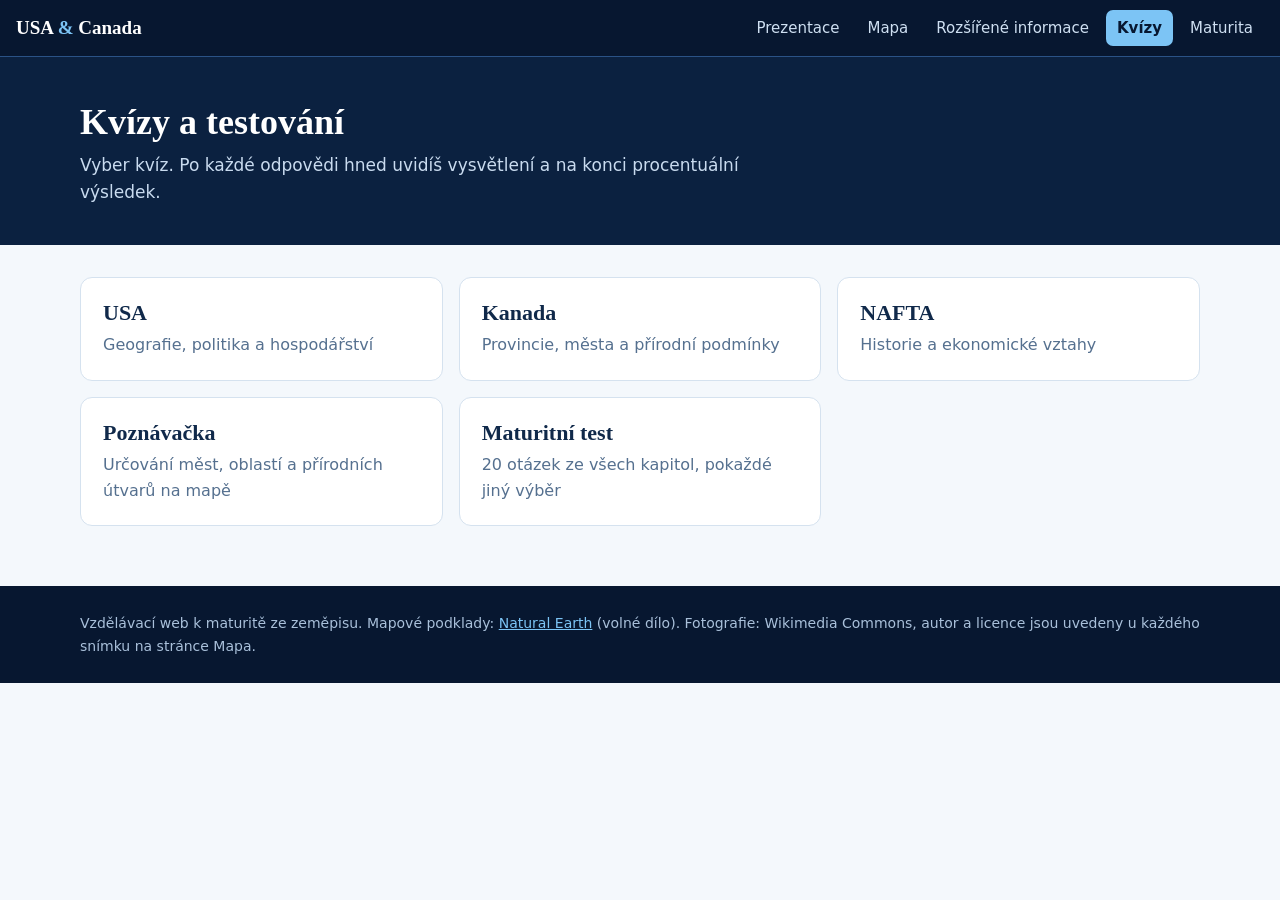
==== kvizy.html @ e376329a "USA & Canada: vzdelavaci web k maturite Co-Authored-By: Claude Opus 5.5 <noreply@anthropic.com>" ====
<!doctype html>
<html lang="cs">
<head>
<meta charset="utf-8"><meta name="viewport" content="width=device-width,initial-scale=1">
<title>Kvízy | USA &amp; Canada</title>
<link rel="stylesheet" href="css/style.css">
</head>
<body>
<header class="top" id="top"></header>
<div class="pagehead"><div class="wrap"><h1>Kvízy a testování</h1><p>Vyber kvíz. Po každé odpovědi hned uvidíš vysvětlení a na konci procentuální výsledek.</p></div></div>
<main class="wrap"><div id="app" style="padding-top:32px"></div></main>
<footer id="foot"></footer>
<script src="js/geo-data.js"></script><script src="js/atlas.js"></script><script src="js/app.js"></script><script src="js/quiz-data.js"></script><script src="js/kvizy.js"></script>
</body>
</html>
---- css/style.css ----
:root{
  --navy-950:#071730;--navy-900:#0b2140;--navy-800:#12305a;--navy-700:#1c4274;--line-dark:#2a5286;
  --sky:#7cc4f5;--sky-soft:#d9eefc;--paper:#f4f8fc;--white:#fff;--ink:#10294a;--muted:#55708f;--line:#d5e2ef;
  --c1:#7cc4f5;--c2:#f2c14e;--c3:#5fd3a6;--c4:#f28f6b;--c5:#b9a3f0;--ok:#127a55;--bad:#b83a3a;
  --serif:Georgia,"Times New Roman",serif;--sans:"Segoe UI",system-ui,-apple-system,Roboto,Arial,sans-serif;
}
*{box-sizing:border-box}
html{scroll-behavior:smooth;-webkit-text-size-adjust:100%}
body{margin:0;background:var(--paper);color:var(--ink);font:17px/1.6 var(--sans);overflow-wrap:break-word}
h1,h2,h3{font-family:var(--serif);font-weight:700;line-height:1.2;margin:0}
a{color:inherit}
button{font:inherit;cursor:pointer}
:focus-visible{outline:3px solid var(--c2);outline-offset:2px}
.wrap{max-width:1160px;margin:0 auto;padding:0 20px}

/* navigace */
.top{background:var(--navy-950);color:#fff;position:sticky;top:0;z-index:30;border-bottom:1px solid var(--line-dark)}
.top nav{display:flex;align-items:center;gap:6px;height:56px;padding:0 16px;overflow-x:auto;scrollbar-width:none}
.top nav::-webkit-scrollbar{display:none}
.brand{font:700 19px var(--serif);text-decoration:none;margin-right:auto;white-space:nowrap;padding-right:20px}
.brand span{color:var(--sky)}
.top a.l{color:#cfe0f2;text-decoration:none;padding:6px 11px;border-radius:7px;font-size:15px;white-space:nowrap}
.top a.l:hover{background:var(--navy-800);color:#fff}
.top a.l[aria-current]{background:var(--sky);color:var(--navy-950);font-weight:600}
footer{background:var(--navy-950);color:#a9c0da;font-size:14px;padding:26px 0;margin-top:60px}
footer a{color:var(--sky)}

/* úvod */
.hero{position:relative;background:var(--navy-950);color:#fff;overflow:hidden;min-height:calc(100vh - 57px);display:flex;align-items:center}
.hero-map{position:absolute;inset:0}
.hero-map svg{position:absolute;right:-6%;top:50%;transform:translateY(-50%);height:118%;width:auto;min-width:72%;max-width:none}
.hero:after{content:"";position:absolute;inset:0;background:linear-gradient(90deg,var(--navy-950) 22%,rgba(7,23,48,.55) 52%,rgba(7,23,48,0) 76%)}
.hero-t{position:relative;z-index:2;padding:60px 0;max-width:600px}
.coord{font:13px ui-monospace,Consolas,monospace;letter-spacing:.14em;color:var(--sky);text-transform:uppercase}
.hero h1{font-size:clamp(52px,9vw,100px);margin:14px 0 18px}
.hero p{font-size:20px;color:#d7e5f4;margin:0 0 30px}
.btn{display:inline-block;background:var(--sky);color:var(--navy-950);border:0;border-radius:9px;padding:13px 26px;font-weight:700;text-decoration:none;transition:transform .12s,background .12s}
.btn:hover{background:#a5d8fa;transform:translateY(-1px)}
.btn.ghost{background:transparent;color:inherit;box-shadow:inset 0 0 0 1.5px currentColor}
.btn.ghost:hover{background:rgba(124,196,245,.15)}
.stats{display:grid;grid-template-columns:repeat(4,1fr);background:var(--navy-900);color:#fff}
.stats div{padding:22px 20px;border-left:1px solid var(--line-dark)}
.stats b{display:block;font:700 30px var(--serif);color:var(--sky)}
.stats span{font-size:14px;color:#c4d6ea}
.sec{padding:58px 0 0}
.sec>h2,.pagehead h1{font-size:36px}
.lead{color:var(--muted);max-width:720px;margin:8px 0 26px}
.cards{display:grid;grid-template-columns:repeat(auto-fill,minmax(310px,1fr));gap:16px}
.card{background:#fff;border:1px solid var(--line);border-radius:12px;padding:22px;text-decoration:none;display:block;transition:border-color .15s,transform .15s}
a.card:hover{border-color:var(--navy-700);transform:translateY(-2px)}
.card h3{font-size:22px;margin:0 0 6px}
.card p{margin:0;color:var(--muted);font-size:16px}
.card .n{font:13px ui-monospace,Consolas,monospace;color:var(--navy-700);display:block;margin-bottom:10px}
.chips{display:flex;flex-wrap:wrap;gap:8px}
.chip{background:#fff;border:1px solid var(--line);color:var(--ink);border-radius:99px;padding:6px 14px;text-decoration:none;font-size:15px}
a.chip:hover{border-color:var(--navy-700)}
.pagehead{background:var(--navy-900);color:#fff;padding:44px 0 38px}
.pagehead p{margin:8px 0 0;color:#c9dbef;max-width:720px}

/* mapy */
.atlas{width:100%}
.atlas svg{display:block;width:100%;height:100%}
.atlas .sea-line{fill:none;stroke:#fff;stroke-opacity:.07;vector-effect:non-scaling-stroke;stroke-width:1}
.atlas .ct{fill:#14304f;stroke:var(--navy-950);stroke-width:.6;vector-effect:non-scaling-stroke}
.atlas .ct.c3{fill:var(--c3)}
.atlas .rg{fill:#27517f;stroke:#0d2547;stroke-width:.7;vector-effect:non-scaling-stroke;stroke-linejoin:round;transition:fill .12s,opacity .12s}
.atlas .rg.dim{fill:#16335a}
.c1{--f:var(--c1)}.c2{--f:var(--c2)}.c3{--f:var(--c3)}.c4{--f:var(--c4)}.c5{--f:var(--c5)}
.atlas .rg.c1,.atlas .rg.c2,.atlas .rg.c3,.atlas .rg.c4,.atlas .rg.c5{fill:var(--f)}
.atlas .rg.target,.atlas .ct.target{fill:var(--c2)}
.atlas text{fill:#fff;paint-order:stroke;stroke:#071730;stroke-linejoin:round;font-family:var(--sans);font-weight:600}
.atlas text.t-range{font-style:italic;fill:#ffe0a8}
.atlas text.t-dark{fill:#071730;stroke:rgba(255,255,255,.65)}
.atlas .ln{fill:none;stroke-linecap:round;stroke-linejoin:round;vector-effect:non-scaling-stroke}
.atlas .ln.range{stroke:#e6a356;stroke-width:6;stroke-opacity:.9}
.atlas .ln.river{stroke:#a9e1ff;stroke-width:3}
.atlas .ln.border{stroke:#fff;stroke-width:4}
.atlas .ln.mega{stroke:var(--c2);stroke-width:7;stroke-opacity:.85}
.atlas .area{fill:rgba(242,193,78,.42);stroke:var(--c2);stroke-width:1.5;stroke-dasharray:5 4;vector-effect:non-scaling-stroke}
.atlas .inset.solid{fill:#0b2140}
.atlas .inset{fill:none;stroke:#8fb2d6;stroke-width:1;stroke-dasharray:4 3;vector-effect:non-scaling-stroke}
.atlas .mk{fill:#fff;stroke:#071730;stroke-width:1.2;vector-effect:non-scaling-stroke}
.atlas .mk.c2,.atlas .mk.c3,.atlas .mk.c4,.atlas .mk.c5,.atlas .mk.c1{fill:var(--f)}
.atlas .rg.hit{cursor:pointer}
.atlas .rg.hit:hover{filter:brightness(1.22)}
.atlas .rg.sel{fill:#fff;stroke:var(--navy-950)}
.atlas .rg.off{opacity:.3}
.legend{display:flex;flex-wrap:wrap;gap:6px 18px;font-size:.82em;color:#d7e5f4;margin-top:8px}
.legend i{display:inline-block;width:14px;height:14px;border-radius:3px;background:var(--f);vertical-align:-2px;margin-right:6px}

/* prezentace */
body.deckpage{background:var(--navy-950);height:100vh;height:100dvh;overflow:hidden;display:flex;flex-direction:column}
#deck{flex:1;min-height:0;display:flex;flex-direction:column;background:var(--navy-950);color:#fff}
.viewport{flex:1;min-height:0;position:relative;overflow:hidden}
.stage{width:1600px;height:900px;position:absolute;left:50%;top:50%;transform-origin:center}
.slide{width:100%;height:100%;display:flex;flex-direction:column;padding:44px 60px 34px;animation:in .28s ease}
@keyframes in{from{opacity:0;transform:translateX(16px)}to{opacity:1;transform:none}}
@media (prefers-reduced-motion:reduce){.slide{animation:none}html{scroll-behavior:auto}}
.slide .kick{font:17px ui-monospace,Consolas,monospace;color:var(--sky);letter-spacing:.12em;text-transform:uppercase}
.slide h2{font-size:56px;margin:6px 0 24px}
.body{flex:1;min-height:0;display:grid;grid-template-columns:minmax(0,1fr) minmax(0,1fr);gap:36px}
.body.wide{grid-template-columns:minmax(0,1.32fr) minmax(0,1fr)}
.body.full{grid-template-columns:1fr 1fr}
.slide ul{list-style:none;margin:0;padding:0}
.slide li{position:relative;padding:0 0 0 24px;margin:0 0 12px;font-size:29px;line-height:1.26;color:#e7f0fa}
.slide li:before{content:"";position:absolute;left:0;top:.46em;width:10px;height:10px;background:var(--sky);border-radius:50%}
.slide li b{color:#fff}
.groups{display:grid;grid-template-columns:1fr 1fr;gap:26px}
.groups h3{font:700 30px var(--serif);color:var(--sky);margin:0 0 14px}
.groups li{font-size:25px;margin-bottom:10px}
.body.full .groups{grid-column:1/3;gap:60px}
.body.full .groups li{font-size:29px;margin-bottom:15px}
.body.full .bad li:before{background:var(--c4)}.body.full .good li:before{background:var(--c3)}
.body.full .bad h3{color:var(--c4)}.body.full .good h3{color:var(--c3)}
.sub{font:italic 28px var(--serif);color:var(--sky);margin:-12px 0 16px}
.vis{min-height:0;display:flex;flex-direction:column;font-size:21px}
.vis .atlas{flex:1;min-height:0;display:flex;flex-direction:column}
.vis .atlas svg{flex:1;min-height:0}
.cap{font-size:17px;color:#9fb9d6;margin-top:6px}
.controls{height:54px;flex:none;display:flex;align-items:center;gap:12px;padding:0 16px;border-top:1px solid var(--line-dark);background:var(--navy-900)}
.controls button{background:var(--navy-800);color:#fff;border:0;border-radius:8px;height:38px;min-width:46px;padding:0 12px}
.controls button:hover{background:var(--navy-700)}
.controls button:disabled{opacity:.35;cursor:default}
.bar{flex:1;height:5px;background:var(--navy-700);border-radius:9px;overflow:hidden}
.bar i{display:block;height:100%;background:var(--sky);transition:width .2s}
.count{font:14px ui-monospace,Consolas,monospace;color:#c4d6ea;white-space:nowrap}
.hint{font-size:13px;color:#8fa9c6;white-space:nowrap}

/* interaktivní mapa */
body.mappage{background:var(--navy-950);color:#fff}
.maplayout{display:grid;grid-template-columns:minmax(0,1fr) 420px;min-height:calc(100vh - 57px)}
.mapcol{padding:20px 24px;min-width:0}
.mapcol h1{font-size:32px}
.mapcol p{color:#c4d6ea;margin:4px 0 12px}
.filters{display:flex;flex-wrap:wrap;gap:7px;margin-bottom:10px}
.filters button{background:var(--navy-800);color:#dce9f6;border:1px solid var(--line-dark);border-radius:99px;padding:5px 13px;font-size:14px}
.filters button[aria-pressed=true]{background:var(--sky);color:var(--navy-950);border-color:var(--sky);font-weight:600}
#map svg{max-height:calc(100vh - 225px)}
.panel{background:var(--navy-900);border-left:1px solid var(--line-dark);padding:24px;max-height:calc(100vh - 57px);overflow:auto;position:sticky;top:57px}
.panel h2{font-size:32px}
.panel .tag{color:var(--sky);font-size:15px;margin:4px 0 14px}
.panel figure{margin:0 0 14px}
.panel img{width:100%;aspect-ratio:16/10;object-fit:cover;border-radius:9px;display:block;background:var(--navy-800)}
.panel figcaption{font-size:12.5px;color:#9fb9d6;margin-top:5px;line-height:1.4}
.panel figcaption a{color:#bcdcf6}
.panel ul{padding-left:20px;margin:0 0 14px}
.panel li{margin-bottom:6px}
.fun{background:var(--navy-800);border-left:3px solid var(--c2);padding:11px 14px;border-radius:0 8px 8px 0;font-size:16px}
.fun b{color:var(--c2);display:block;font-size:13px;letter-spacing:.06em;text-transform:uppercase}

/* obsah */
.layout{display:grid;grid-template-columns:230px minmax(0,1fr);gap:44px;padding-top:36px}
.toc{position:sticky;top:76px;align-self:start;font-size:15px}
.toc b{display:block;margin:14px 0 4px;font-family:var(--serif);font-size:17px}
.toc a{display:block;color:var(--muted);text-decoration:none;padding:2px 0}
.toc a:hover{color:var(--navy-700)}
article h2{font-size:34px;margin:0 0 6px;padding-top:12px}
article .part{margin-bottom:48px}
article h3{font-size:24px;margin:30px 0 8px;scroll-margin-top:76px}
article p{margin:0 0 12px}
article ul{margin:0 0 12px;padding-left:22px}
.tblw{overflow-x:auto;margin:10px 0 16px}
table{border-collapse:collapse;width:100%;background:#fff;font-size:16px}
th,td{padding:8px 12px;border:1px solid var(--line);text-align:left;vertical-align:top}
th{background:var(--navy-900);color:#fff;font-weight:600}

/* kvízy a maturita */
.quizbox{max-width:800px;margin:32px auto 0}
.qhead{display:flex;justify-content:space-between;font-size:15px;color:var(--muted);margin-bottom:6px}
.qbar{height:6px;background:var(--line);border-radius:9px;overflow:hidden;margin-bottom:22px}
.qbar i{display:block;height:100%;background:var(--navy-700)}
.q{font:700 26px/1.3 var(--serif);margin:0 0 18px}
.qmap{background:var(--navy-950);color:#fff;border-radius:12px;padding:10px;margin-bottom:16px;font-size:16px}
.qmap svg{max-height:340px}
.opts{display:grid;gap:10px}
.opt{display:flex;gap:13px;align-items:flex-start;text-align:left;background:#fff;border:1.5px solid var(--line);border-radius:10px;padding:13px 15px;color:var(--ink);width:100%}
.opt:hover:not(:disabled){border-color:var(--navy-700)}
.opt b{flex:none;width:28px;height:28px;line-height:28px;text-align:center;border-radius:6px;background:var(--sky-soft);font-size:15px}
.opt.right{border-color:var(--ok);background:#e6f6ef}.opt.right b{background:var(--ok);color:#fff}
.opt.wrong{border-color:var(--bad);background:#fbeaea}.opt.wrong b{background:var(--bad);color:#fff}
.opt:disabled{cursor:default;color:var(--ink)}
.expl{margin:16px 0;padding:13px 16px;border-radius:9px;background:var(--sky-soft)}
.expl b{display:block}
.rownext{display:flex;justify-content:flex-end;gap:10px;flex-wrap:wrap}
.btn.dark{background:var(--navy-900);color:#fff}
.btn.dark:hover{background:var(--navy-700)}
.result{text-align:center;padding:20px 0}
.result .pct{font:700 92px/1 var(--serif);color:var(--navy-700)}
.review{margin-top:28px}
.review .card{margin-bottom:10px}
.tabs{display:flex;flex-wrap:wrap;gap:8px;margin:28px 0 22px}
.tabs button{background:#fff;border:1px solid var(--line);border-radius:8px;padding:8px 15px;color:var(--ink)}
.tabs button[aria-selected=true]{background:var(--navy-900);color:#fff;border-color:var(--navy-900)}
dl.terms{display:grid;grid-template-columns:repeat(auto-fill,minmax(330px,1fr));gap:12px;margin:0}
dl.terms div{background:#fff;border:1px solid var(--line);border-radius:10px;padding:13px 16px}
dl.terms dt{font:700 19px var(--serif)}
dl.terms dd{margin:3px 0 0;color:#365272;font-size:16px}
.search{width:100%;max-width:420px;padding:10px 14px;border:1px solid var(--line);border-radius:8px;font:inherit;margin-bottom:16px}
details{background:#fff;border:1px solid var(--line);border-radius:10px;margin-bottom:9px}
summary{cursor:pointer;font-weight:600;padding:13px 16px}
details>div{padding:0 16px 14px 16px;color:#2f4a6b}
.flash{perspective:1200px;max-width:600px;margin:0 auto;height:310px}
.flash button.face-w{all:unset;display:block;width:100%;height:100%;cursor:pointer}
.flash .in{position:relative;display:block;width:100%;height:100%;transition:transform .4s;transform-style:preserve-3d}
.flash .flip .in{transform:rotateY(180deg)}
.flash .f{position:absolute;inset:0;display:flex;align-items:center;justify-content:center;text-align:center;padding:28px;border-radius:16px;backface-visibility:hidden;-webkit-backface-visibility:hidden}
.flash .f1{background:var(--navy-900);color:#fff;font:700 38px/1.2 var(--serif)}
.flash .f2{background:#fff;border:1.5px solid var(--navy-700);transform:rotateY(180deg);font-size:21px;line-height:1.45}
.fctl{display:flex;justify-content:center;gap:10px;margin-top:18px;flex-wrap:wrap}
.fstat{text-align:center;color:var(--muted);margin-bottom:12px}

@media (max-width:900px){
  .maplayout{grid-template-columns:1fr}
  .panel{position:static;max-height:none;border-left:0;border-top:1px solid var(--line-dark)}
  #map svg{max-height:none}
  .layout{grid-template-columns:1fr;gap:10px}
  .toc{position:static;background:#fff;border:1px solid var(--line);border-radius:10px;padding:6px 16px 14px}
  .stats{grid-template-columns:1fr 1fr}
  .hero:after{background:rgba(7,23,48,.68)}
  .hero-map svg{right:-30%;height:100%}
  body.deckpage{height:auto;overflow:auto;display:block}
  .viewport{overflow:visible}
  .stage{position:static;width:auto;height:auto;transform:none!important}
  .slide{padding:22px 16px;height:auto}
  .slide h2{font-size:32px;margin-bottom:16px}
  .body,.body.wide,.body.full{display:block}
  .slide li,.groups li,.body.full .groups li{font-size:18px}
  .groups{grid-template-columns:1fr;gap:12px}
  .groups h3{font-size:23px}
  .sub{font-size:20px;margin:-8px 0 12px}
  .vis{margin-top:18px;font-size:14px}
  .controls{position:sticky;bottom:0}
  .hint{display:none}
  .q{font-size:22px}
  .flash .f1{font-size:29px}
  dl.terms{grid-template-columns:1fr}
  .cards{grid-template-columns:1fr}
}
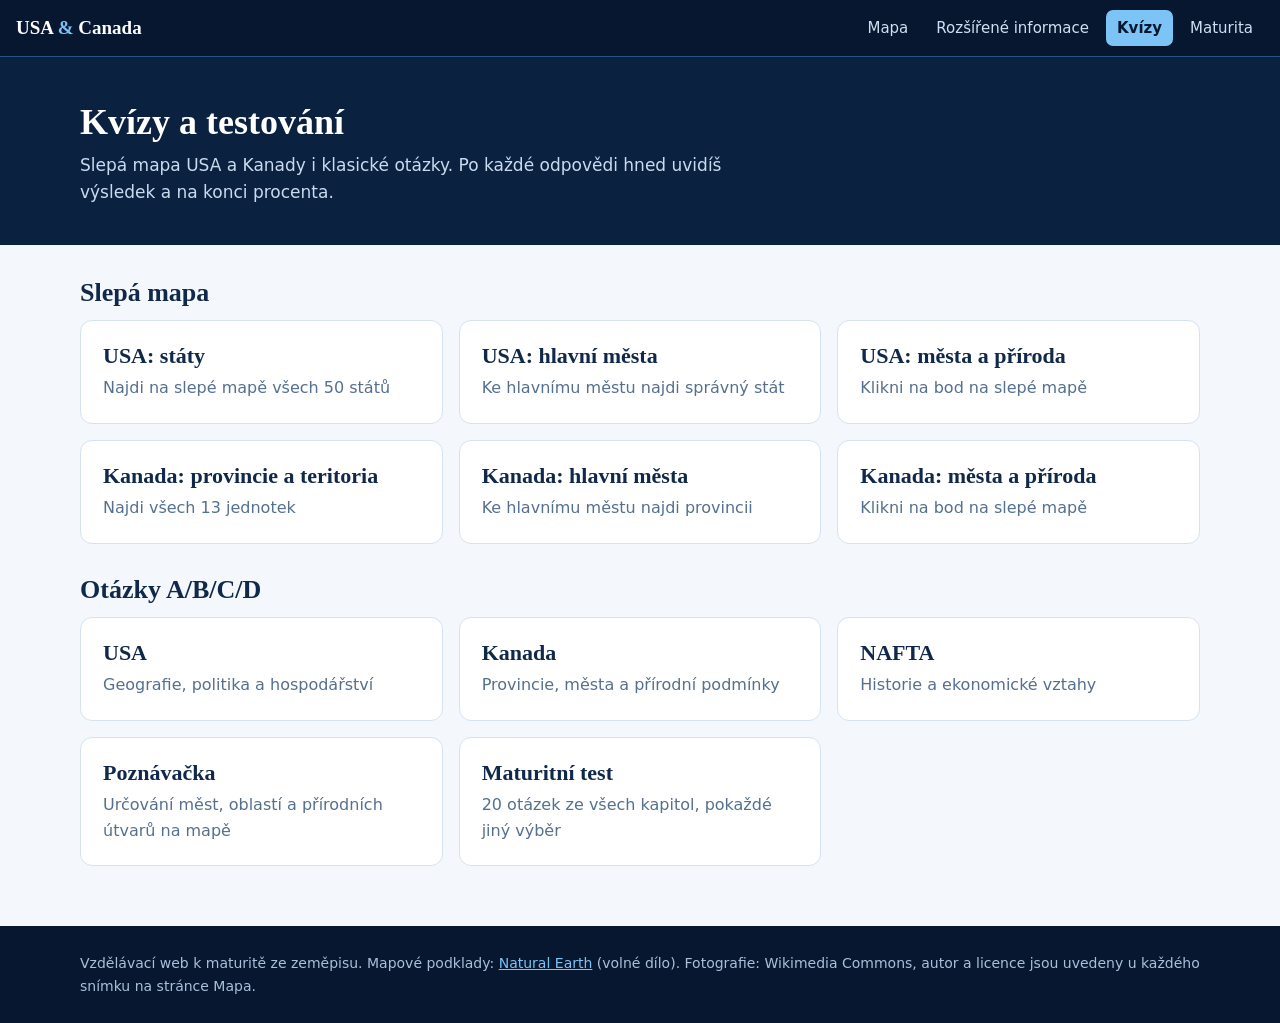
==== commit 80ed0c91: "Kompletni mapa, rozsirene informace a kviz na slepou mapu Co-Authored-By: Claude Opus 5.5 <noreply@a" ====
--- a/kvizy.html
+++ b/kvizy.html
@@ -7,9 +7,9 @@
 </head>
 <body>
 <header class="top" id="top"></header>
-<div class="pagehead"><div class="wrap"><h1>Kvízy a testování</h1><p>Vyber kvíz. Po každé odpovědi hned uvidíš vysvětlení a na konci procentuální výsledek.</p></div></div>
+<div class="pagehead"><div class="wrap"><h1>Kvízy a testování</h1><p>Slepá mapa USA a Kanady i klasické otázky. Po každé odpovědi hned uvidíš výsledek a na konci procenta.</p></div></div>
 <main class="wrap"><div id="app" style="padding-top:32px"></div></main>
 <footer id="foot"></footer>
-<script src="js/geo-data.js"></script><script src="js/atlas.js"></script><script src="js/app.js"></script><script src="js/quiz-data.js"></script><script src="js/kvizy.js"></script>
+<script src="js/geo-data.js"></script><script src="js/atlas.js"></script><script src="js/app.js"></script><script src="js/quiz-data.js"></script><script src="js/blind-names.js"></script><script src="js/kvizy.js"></script>
 </body>
 </html>
--- a/css/style.css
+++ b/css/style.css
@@ -148,6 +148,11 @@
 .fun{background:var(--navy-800);border-left:3px solid var(--c2);padding:11px 14px;border-radius:0 8px 8px 0;font-size:16px}
 .fun b{color:var(--c2);display:block;font-size:13px;letter-spacing:.06em;text-transform:uppercase}
 
+.mapsearch{width:100%;max-width:340px;padding:7px 12px;border-radius:8px;border:1px solid var(--line-dark);background:var(--navy-800);color:#fff;font:inherit;margin-bottom:10px}
+.facts{background:transparent;margin:0 0 14px;font-size:15px}
+.facts th,.facts td{background:transparent;border:0;border-bottom:1px solid var(--line-dark);padding:5px 8px 5px 0;color:#e7f0fa}
+.facts th{color:#9fc4e6;font-weight:500;white-space:nowrap}
+.panel .src{font-size:13px;color:#9fb9d6;margin:12px 0 0}.panel .src a{color:#bcdcf6}
 /* obsah */
 .layout{display:grid;grid-template-columns:230px minmax(0,1fr);gap:44px;padding-top:36px}
 .toc{position:sticky;top:76px;align-self:start;font-size:15px}
@@ -164,6 +169,19 @@
 th,td{padding:8px 12px;border:1px solid var(--line);text-align:left;vertical-align:top}
 th{background:var(--navy-900);color:#fff;font-weight:600}
 
+/* slepá mapa */
+.blind{max-width:1040px;margin:26px auto 0}
+.bprompt{background:var(--navy-900);color:#fff;border-radius:12px 12px 0 0;padding:14px 20px;display:flex;justify-content:space-between;gap:14px;align-items:center;flex-wrap:wrap}
+.bprompt strong{font:700 27px var(--serif);color:var(--c2)}
+.bmap{background:var(--navy-950);padding:10px;border-radius:0 0 12px 12px}
+.bmap svg{max-height:calc(100vh - 200px)}.blind{scroll-margin-top:66px}
+.bmap .rg.hit:hover{fill:#3a6fa8;filter:none}
+.bmap .rg.ok{fill:var(--c3)}.bmap .rg.no{fill:var(--bad)}.bmap .rg.show{fill:var(--c2)}
+.bmap .pt{cursor:pointer;fill:#fff;stroke:#071730;vector-effect:non-scaling-stroke;stroke-width:1.2}
+.bmap .pt:hover{fill:var(--sky)}.bmap .pt.ok{fill:var(--c3)}.bmap .pt.no{fill:var(--bad)}.bmap .pt.show{fill:var(--c2)}
+.bfb{min-height:30px;margin:10px 0;font-weight:600}
+.bfb.good{color:var(--ok)}.bfb.bad{color:var(--bad)}
+.grouph{font-size:26px;margin:0 0 12px}.grouph+.cards{margin-bottom:30px}
 /* kvízy a maturita */
 .quizbox{max-width:800px;margin:32px auto 0}
 .qhead{display:flex;justify-content:space-between;font-size:15px;color:var(--muted);margin-bottom:6px}
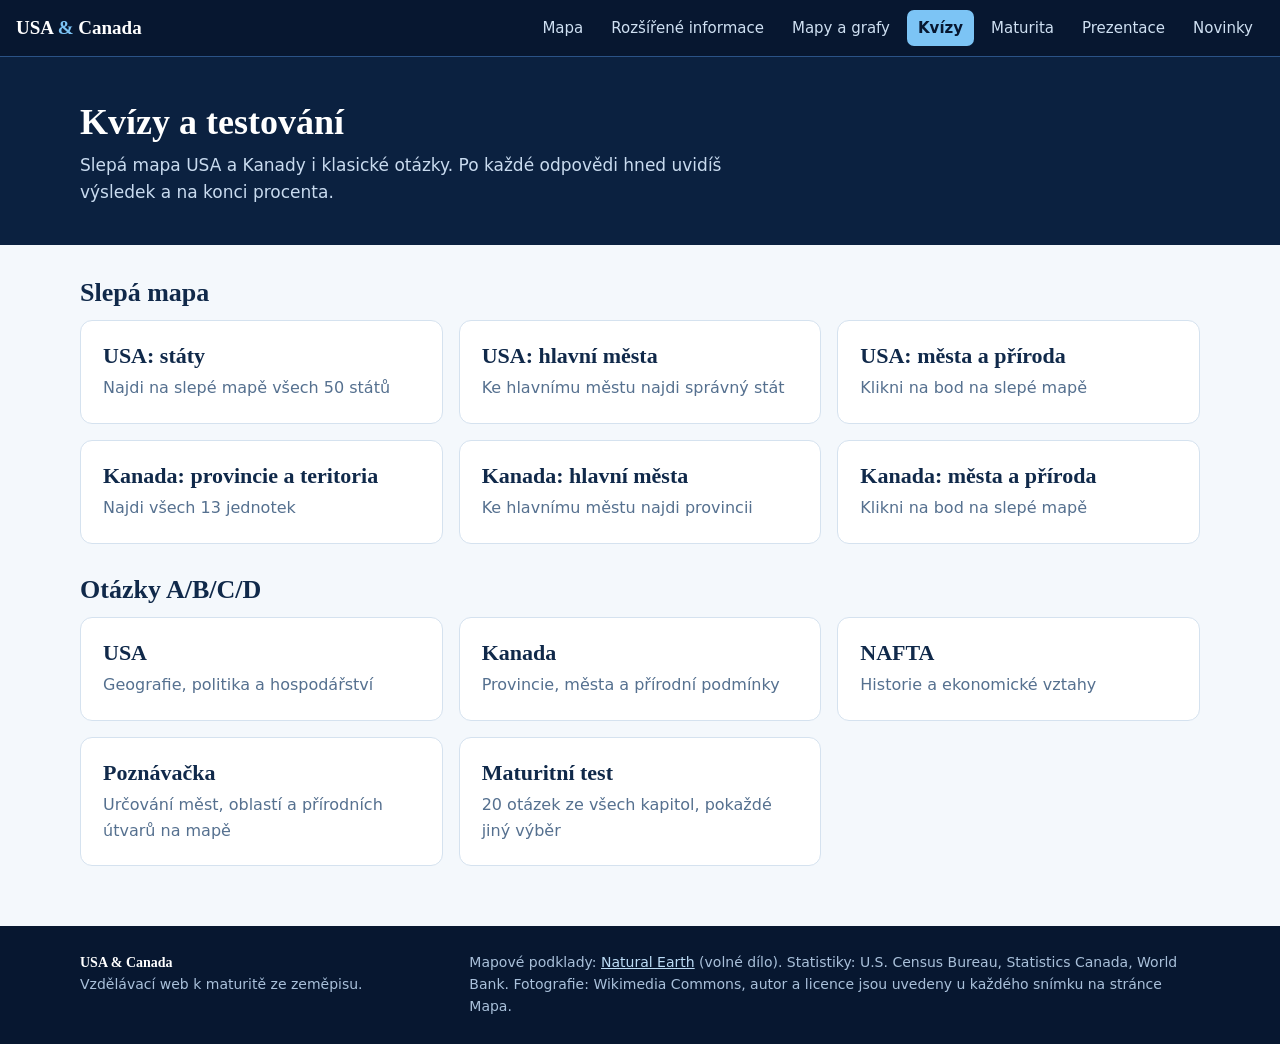
==== commit fd7a2a37: "Prezentace na webu, mapy Kanady, mobilni menu a dlouhe maturitni odpovedi - nova stranka Prezentace " ====
--- a/kvizy.html
+++ b/kvizy.html
@@ -3,6 +3,7 @@
 <head>
 <meta charset="utf-8"><meta name="viewport" content="width=device-width,initial-scale=1">
 <title>Kvízy | USA &amp; Canada</title>
+<link rel="icon" href="assets/favicon.svg" type="image/svg+xml">
 <link rel="stylesheet" href="css/style.css">
 </head>
 <body>
--- a/css/style.css
+++ b/css/style.css
@@ -227,11 +227,84 @@
 .fctl{display:flex;justify-content:center;gap:10px;margin-top:18px;flex-wrap:wrap}
 .fstat{text-align:center;color:var(--muted);margin-bottom:12px}
 
+/* mapy a grafy */
+.s1{--f:#d6ebfb}.s2{--f:#9fcdef}.s3{--f:#5fa6dc}.s4{--f:#2e72b6}.s5{--f:#123f7a}
+.atlas .rg.s1,.atlas .rg.s2,.atlas .rg.s3,.atlas .rg.s4,.atlas .rg.s5{fill:var(--f)}
+.legend .s1 i,.legend .s2 i,.legend .s3 i,.legend .s4 i,.legend .s5 i{outline:1px solid #8fb2d6}
+.legend span:not([class]) i,.legend span[class=""] i{background:#fff}
+.tmap{background:var(--navy-950);border-radius:12px;padding:12px;margin-top:10px}
+.tmap svg{max-height:calc(100vh - 230px)}
+.tmwrap{display:grid;grid-template-columns:minmax(0,1fr) 340px;gap:16px;margin-top:12px;align-items:start}
+.tmtools{display:flex;gap:6px;align-items:center;font-size:14px;color:var(--muted);margin-bottom:6px;flex-wrap:wrap}
+.tmtools button{background:#fff;border:1px solid var(--line);border-radius:7px;padding:3px 11px;color:var(--ink);font-size:14px}
+.tmtools button[aria-pressed=true]{background:var(--navy-900);color:#fff;border-color:var(--navy-900)}
+.tmwrap .tmap{margin-top:0}
+.tmpanel{background:#fff;border:1px solid var(--line);border-radius:12px;padding:18px 20px;position:sticky;top:72px;max-height:calc(100vh - 90px);overflow:auto}
+.tmpanel h2{font-size:24px;margin-bottom:6px}.tmpanel h3{font-size:22px;margin:4px 0 8px}.tmpanel h4{margin:14px 0 4px;font-size:16px}
+.tmpanel ul{padding-left:20px;margin:0}.tmpanel li{margin-bottom:6px;font-size:15.5px}
+.tmpanel p{font-size:16px;margin:0 0 10px}
+.tmpanel .back{background:none;border:0;color:var(--navy-700);padding:0;margin-bottom:8px;font-size:14px}
+.small{font-size:13.5px}
+.sw.c1,.sw.c2,.sw.c3,.sw.c4,.sw.c5,.sw.s1,.sw.s2,.sw.s3,.sw.s4,.sw.s5{background:var(--f);outline:1px solid #8fa9c6}
+.atlas .fhit{fill:none;stroke:transparent;pointer-events:stroke;cursor:pointer;vector-effect:non-scaling-stroke}
+.atlas .flab,.atlas .fpt{cursor:pointer}
+.atlas text.t-river{fill:#bfe9ff;font-style:italic}
+.atlas .ln.river{stroke-width:2.5}
+.atlas .ln.on{stroke:#fff!important;stroke-width:6}
+.atlas .fpt.on{fill:#fff;r:1.1}
+.atlas text.on{fill:var(--c2)}
+.atlas .fpt.off{opacity:.2}
+.atlas .rg.sel{fill:#fff}
+.legend.clickable button{background:none;border:1px solid transparent;color:#d7e5f4;border-radius:6px;padding:2px 6px;font-size:inherit}
+.legend.clickable button:hover{border-color:#5a7ea8}
+.legend.clickable button[aria-pressed=true]{border-color:var(--c2);color:#fff}
+.legend button:not([class]) i,.legend button[class=""] i{background:#fff}
+.legend .s1 i,.legend .s2 i,.legend .s3 i,.legend .s4 i,.legend .s5 i{outline:1px solid #8fb2d6}
+.filters.light button{background:#fff;color:var(--ink);border-color:var(--line)}
+.filters.light button[aria-pressed=true]{background:var(--navy-900);color:#fff;border-color:var(--navy-900)}
+.muted{color:var(--muted)}
+.dot{display:inline-block;width:10px;height:10px;border-radius:50%;margin-right:6px;background:var(--d)}
+.tUS{--d:#1f5fa8}.tCA{--d:#c8571f}.tNA{--d:#2f8a5a}
+ol.tl{list-style:none;margin:10px 0 0;padding:0 0 0 22px;border-left:3px solid var(--line);max-width:860px}
+ol.tl li{position:relative;margin:0 0 8px}
+ol.tl li:before{content:"";position:absolute;left:-31px;top:16px;width:13px;height:13px;border-radius:50%;background:var(--d);border:3px solid var(--paper)}
+ol.tl details{margin:0}
+ol.tl summary{display:flex;gap:12px;align-items:baseline;flex-wrap:wrap}
+.yr{font:700 18px var(--serif);min-width:92px;color:var(--navy-700)}
+.ar{font-size:12px;text-transform:uppercase;letter-spacing:.06em;color:var(--d);font-weight:700;min-width:120px}
+.chartbox{background:#fff;border:1px solid var(--line);border-radius:12px;padding:20px 22px;margin-bottom:18px;max-width:820px}
+.chartbox h2{font-size:24px}
+.chartbox p{margin:4px 0 10px}
+svg.chart{width:100%;height:auto;display:block;font-family:var(--sans)}
+.chart .grid{stroke:#e3ebf3;stroke-width:1}
+.chart .ax{fill:var(--muted);font-size:12px}
+.chart .lab{fill:var(--ink);font-size:13px;font-weight:600}
+.chart .in{fill:#fff;font-size:12px;font-weight:600;pointer-events:none}
+.chart .ln{fill:none;stroke-width:2.5;stroke-linejoin:round}
+.chart .dt{stroke:#fff;stroke-width:2}
+.chart .cross{stroke:var(--muted);stroke-dasharray:3 3}
+.chart .bar:hover path,.chart .seg:hover{opacity:.85}
+.sw{display:inline-block;width:11px;height:11px;border-radius:3px;margin:0 5px 0 3px;vertical-align:-1px}
+.clegend{display:flex;gap:16px;flex-wrap:wrap;font-size:14px;color:var(--muted);margin-top:6px}
+details.data{border:0;background:none;margin:8px 0 0}
+details.data summary{padding:4px 0;font-weight:500;color:var(--navy-700);font-size:15px}
+.tip{position:fixed;z-index:50;background:var(--navy-950);color:#fff;padding:7px 11px;border-radius:7px;font-size:14px;pointer-events:none;max-width:260px;line-height:1.4}
+/* novinky */
+.newsbar{display:flex;flex-wrap:wrap;gap:10px;align-items:center;justify-content:space-between;margin:26px 0 14px}
+.news{display:grid;gap:10px;max-width:900px}
+.news a{display:block;background:#fff;border:1px solid var(--line);border-radius:10px;padding:13px 16px;text-decoration:none}
+.news a:hover{border-color:var(--navy-700)}
+.news b{display:block;font-size:17px;line-height:1.35}
+.news small{color:var(--muted);font-size:13.5px}
+.ntag{display:inline-block;font-size:11.5px;font-weight:700;text-transform:uppercase;letter-spacing:.05em;color:#fff;background:var(--navy-700);border-radius:5px;padding:1px 7px;margin-right:6px}
+
 @media (max-width:900px){
   .maplayout{grid-template-columns:1fr}
   .panel{position:static;max-height:none;border-left:0;border-top:1px solid var(--line-dark)}
   #map svg{max-height:none}
   .layout{grid-template-columns:1fr;gap:10px}
+  .tmwrap{grid-template-columns:1fr}
+  .tmpanel{position:static;max-height:none}
   .toc{position:static;background:#fff;border:1px solid var(--line);border-radius:10px;padding:6px 16px 14px}
   .stats{grid-template-columns:1fr 1fr}
   .hero:after{background:rgba(7,23,48,.68)}
@@ -254,3 +327,81 @@
   dl.terms{grid-template-columns:1fr}
   .cards{grid-template-columns:1fr}
 }
+
+.mapfig{margin:18px 0 14px}
+.mapfig img{width:100%;height:auto;display:block;border:1px solid var(--line);border-radius:10px;background:#fff}
+.mapfig a{display:block}
+.mapfig a:focus-visible{outline:3px solid var(--sky);outline-offset:3px;border-radius:10px}
+.mapfig figcaption{font-size:14px;color:var(--muted);margin-top:6px;line-height:1.45}
+
+/* Navigace: tlačítko Menu na mobilu, obsah stránky Rozšířené informace, galerie map */
+.top .links{display:flex;align-items:center;gap:6px}
+.top .menu{display:none;align-items:center;gap:8px;background:var(--navy-800);color:#fff;border:1px solid var(--line-dark);border-radius:8px;height:38px;padding:0 13px;font:600 15px var(--sans,inherit)}
+.top .menu span,.top .menu span:before,.top .menu span:after{display:block;width:16px;height:2px;background:currentColor;border-radius:2px;position:relative}
+.top .menu span:before,.top .menu span:after{content:"";position:absolute;left:0}
+.top .menu span:before{top:-5px}.top .menu span:after{top:5px}
+.top .menu:focus-visible,.top a:focus-visible{outline:2px solid var(--sky);outline-offset:2px}
+.foot{display:grid;grid-template-columns:minmax(0,1fr) minmax(0,2fr);gap:24px;line-height:1.55}
+.foot b{color:#fff;font-family:var(--serif)}
+.foot a{color:#bcdcf6}
+.layout>article{min-width:0}
+.gallery{display:grid;grid-template-columns:repeat(auto-fill,minmax(250px,1fr));gap:16px}
+.gallery a{display:block;background:#fff;border:1px solid var(--line);border-radius:12px;overflow:hidden;text-decoration:none;transition:border-color .15s,transform .15s}
+.gallery a:hover{border-color:var(--navy-700);transform:translateY(-2px)}
+.gallery img{display:block;width:100%;height:auto;aspect-ratio:4/3;object-fit:cover;object-position:center;background:var(--paper)}
+.gallery span{display:block;padding:12px 16px 14px}
+.gallery b{display:block;font-family:var(--serif);font-size:19px;color:var(--ink)}
+.gallery small{color:var(--muted);font-size:14.5px}
+@media (max-width:900px){
+  .layout{grid-template-columns:minmax(0,1fr)}
+  .toc{display:flex;flex-wrap:wrap;gap:6px 6px;padding:12px 14px}
+  .toc b{flex-basis:100%;margin:6px 0 0}
+  .toc a{display:inline-block;background:var(--paper);border:1px solid var(--line);border-radius:99px;padding:3px 10px;font-size:14px}
+  .foot{grid-template-columns:1fr;gap:10px}
+}
+@media (max-width:760px){
+  .top nav{flex-wrap:wrap;height:auto;min-height:56px;padding:9px 16px;overflow:visible}
+  .top .menu{display:inline-flex}
+  .top .links{display:none;flex-basis:100%;flex-direction:column;align-items:stretch;gap:2px;padding:8px 0 4px}
+  .top nav.open .links{display:flex}
+  .top a.l{padding:10px 12px;font-size:16px}
+}
+
+/* Maturitní otázky: dlouhé odpovědi */
+.qtools{display:flex;gap:8px;margin:0 0 14px}
+.qtools button{background:#fff;border:1px solid var(--line);border-radius:8px;padding:7px 14px;font:600 14px var(--sans);color:var(--navy-700);cursor:pointer}
+.qtools button:hover{border-color:var(--navy-700)}
+details.ans summary{font-weight:600}
+details.ans .qn{color:var(--navy-700);font-variant-numeric:tabular-nums;margin-right:2px}
+details.ans>div{padding:2px 22px 18px;color:#24405f;max-width:78ch;line-height:1.65}
+details.ans h4{font-family:var(--serif);font-size:18px;color:var(--ink);margin:18px 0 6px}
+details.ans p{margin:0 0 10px}
+details.ans ul{margin:0 0 10px;padding-left:22px}
+details.ans li{margin-bottom:5px}
+details.ans p:last-child{margin-top:16px;padding:10px 14px;background:var(--sky-soft);border-radius:8px}
+
+/* Prezentace: prohlížeč snímků */
+.deckview{padding-top:28px}
+.viewer{margin:0;background:var(--navy-950);border-radius:14px;overflow:hidden;box-shadow:0 10px 30px rgba(7,23,48,.18)}
+.stagebox{position:relative;background:#000;aspect-ratio:16/9;max-width:100%}
+.stagebox img{display:block;width:100%;height:100%;object-fit:contain;cursor:pointer}
+.stagebox:fullscreen{display:flex;align-items:center;justify-content:center;aspect-ratio:auto}
+.stagebox .nav{position:absolute;top:50%;transform:translateY(-50%);width:52px;height:52px;border-radius:50%;border:0;background:rgba(7,23,48,.55);color:#fff;font-size:34px;line-height:1;cursor:pointer;display:grid;place-items:center;padding:0 0 4px}
+.stagebox .nav:hover{background:rgba(7,23,48,.85)}
+.stagebox .nav:focus-visible{outline:3px solid var(--sky);outline-offset:2px}
+.stagebox .prev{left:14px}.stagebox .next{right:14px}
+.vbar{display:flex;align-items:center;gap:14px;flex-wrap:wrap;padding:12px 16px;color:#dce9f6}
+.vbar .count{font:600 15px var(--sans);font-variant-numeric:tabular-nums;min-width:64px}
+.vbar .progress{flex:1;min-width:120px;height:5px;background:var(--navy-700);border-radius:9px;overflow:hidden}
+.vbar .progress i{display:block;height:100%;width:0;background:var(--sky);transition:width .2s}
+.vbar button,.vbar .dl{background:var(--navy-800);color:#fff;border:1px solid var(--line-dark);border-radius:8px;padding:8px 14px;font:600 14px var(--sans);text-decoration:none;cursor:pointer}
+.vbar .dl{background:var(--sky);color:var(--navy-950);border-color:var(--sky)}
+.vbar button:focus-visible,.vbar .dl:focus-visible{outline:2px solid var(--sky);outline-offset:2px}
+.thumbh{font-size:26px;margin:34px 0 12px}
+.thumbs{display:grid;grid-template-columns:repeat(auto-fill,minmax(160px,1fr));gap:12px}
+.thumbs button{position:relative;padding:0;border:2px solid transparent;border-radius:9px;overflow:hidden;background:var(--navy-900);cursor:pointer}
+.thumbs button img{display:block;width:100%;height:auto;aspect-ratio:16/9}
+.thumbs button span{position:absolute;left:6px;bottom:6px;background:rgba(7,23,48,.8);color:#fff;font:600 12px var(--sans);border-radius:5px;padding:1px 7px}
+.thumbs button[aria-current]{border-color:var(--sky)}
+.thumbs button:focus-visible{outline:3px solid var(--navy-700);outline-offset:2px}
+@media (max-width:760px){.stagebox .nav{width:40px;height:40px;font-size:26px}.vbar{gap:10px}.vbar .progress{order:5;flex-basis:100%}}
